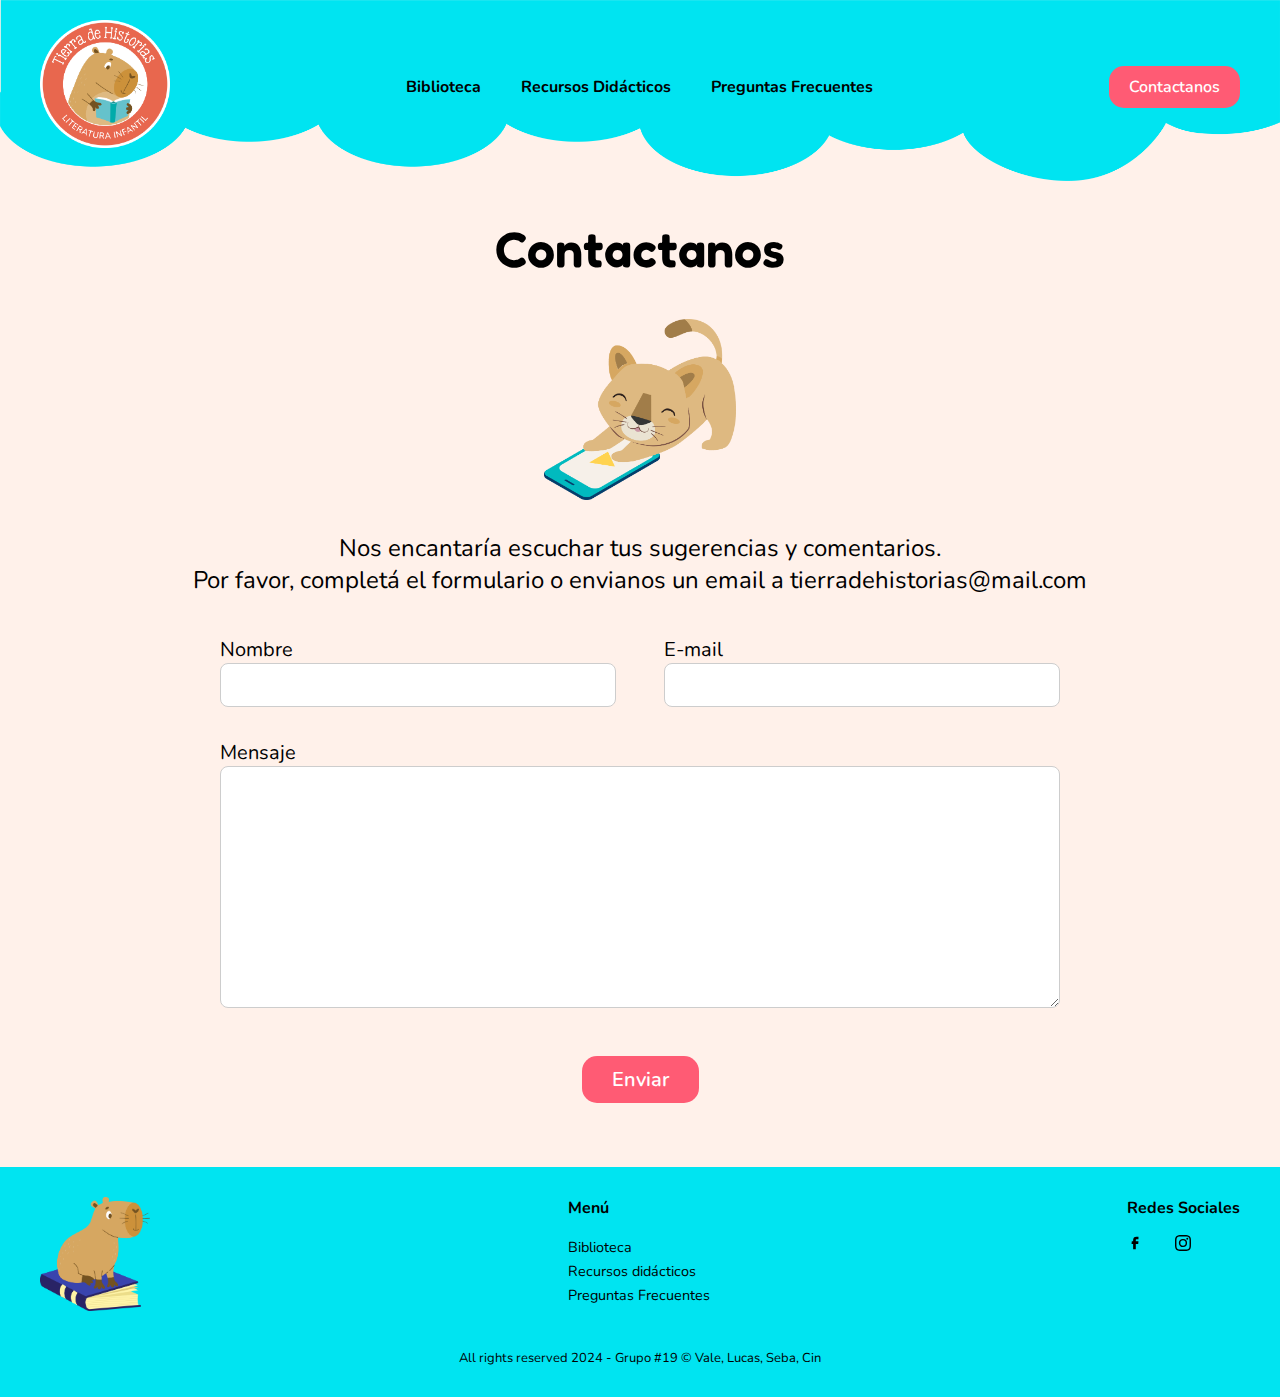
==== pages/contacto.html @ ff7f8d2f "commit inicial" ====
<!DOCTYPE html>
<html lang="es">
  <head>
    <meta charset="UTF-8" />
    <meta name="viewport" content="width=device-width, initial-scale=1.0" />
    <link rel="stylesheet" href="../css/index.css" />
    <link rel="shortcut icon" href="../img/favicon.png" type="image/x-icon" />

    <title>Tierra de Historias | Contactanos</title>
  </head>

  <body>
    <header class="header">
      <!--Cintia-->
      <img
        src="../img/header y footer/header_nube_completo-07.png"
        alt="fondo del header nube azul"
        class="navbar_fondo"
      />
      <nav class="header_navbar container">
        <picture class="navbar_logo">
          <a href="../index.html">
            <img src="../img/logo/logo01a.png" alt="logo Tierra de Historias" />
          </a>
        </picture>

        <ul class="navbar_links">
          <li><a href="./biblioteca.html">Biblioteca</a></li>
          <li>
            <a href="./recursosdidacticos.html">Recursos Didácticos</a>
          </li>
          <li><a href="./faq.html">Preguntas Frecuentes</a></li>
        </ul>

        <a href="../pages/contacto.html" class="navbar_button"> Contactanos </a>
      </nav>
    </header>

    <main>
      <section class="contactanosPage">
        <div class="contactanosContent container">
          <h2 class="contactanosTitulo">Contactanos</h2>
          <picture class="contactanos_imagen">
            <img
              src="../img/animales/Animales_Puma1.png"
              alt=""
            />
          </picture>
          <p class="contactanosBajada">
            Nos encantaría escuchar tus sugerencias y comentarios.
          </p>
          <p class="contactanosBajada">
            Por favor, completá el formulario o envianos un email a
            tierradehistorias@mail.com
          </p>
          <div class="contactanosForm">
            <form
              action=""
              method="post"
              enctype="text/plain"
            >
              <div class="contactanosCampos">
                <div class="contactanosNomEmail">
                  <div class="contactanosNombre">
                    <label for="fnombre">Nombre</label>
                    <input type="text" name="fnombre" id="fnombre" required="required"/>
                  </div>
                  <div class="contactanosEmail">
                    <label for="femail">E-mail</label>
                    <input type="text" name="femail" id="femail" required="required"/>
                  </div>
                </div>
                <div class="contactanosMensaje">
                  <label for="fmensaje">Mensaje</label>
                  <textarea name="mensaje" rows="10" id="fmensaje" required="required"></textarea>
                </div>
              </div>
              <div class="contactanosEnviar">
                <input type="submit" value="Enviar"/>
              </div>
            </form>
          </div>
        </div>
      </section>
    </main>

    <footer class="footer">
      <!--Cintia-->
      <div class="footer_container container">
        <picture class="footer_logo">
          <a href="./index.html">
            <img
              src="../img/animales/Animales_Carpincho4.png"
              alt="logo Tierra de Historias"
            />
          </a>
        </picture>
        <div class="footer_menu">
          <p>Menú</p>
          <ul class="footer_links">
            <li><a href="./biblioteca.html">Biblioteca</a></li>
            <li>
              <a href="./recursosdidacticos.html">Recursos didácticos</a>
            </li>
            <li><a href="./faq.html">Preguntas Frecuentes</a></li>
          </ul>
        </div>
        <div class="footer_rrss">
          <p>Redes Sociales</p>
          <ul class="footer_rrss_iconos">
            <li>
              <a href=""><span class="gg--facebook"></span></a>
            </li>
            <li>
              <a href=""><span class="bi--instagram"></span></a>
            </li>
          </ul>
        </div>
      </div>
      <p>All rights reserved 2024 - Grupo #19 © Vale, Lucas, Seba, Cin</p>
    </footer>

    <script src="../js/index.js"></script>
  </body>
</html>
---- css/index.css ----
/*Importamos fuentes Nunito y Fredoka para el sitio, y KG Be Still and Know para el nombre del sitio*/
@import url("https://fonts.googleapis.com/css2?family=Fredoka:wght@300..700&family=Nunito:ital,wght@0,200..1000;1,200..1000&display=swap");
/* @import url('../img/KGBeStillAndKnow.ttf'); */

/*Importamos los css auxiliares de variables y normalización*/

@import url(./normalize.css);
@import url(./variables.css);
@import url(./faq.css);

@font-face {
  font-family: "TdH";
  src: url(../img/KGBeStillAndKnow.ttf);
}

.container {
  max-width: 1200px;
}
/*ESTILOS HEADER Y FOOTER*/

.header_container {
  background-color: var(--aqua);
}

.header_navbar {
  padding: 20px 0px 0px 0px;
  position: relative;
  top: 0;
  z-index: 10000;
  display: flex;
  justify-content: space-between;
  align-items: center;
  margin: 0 auto;
}

.navbar_logo img {
  max-width: 130px;
}

.navbar_links {
  display: flex;
  justify-content: space-evenly;
  font-size: var(--text-large);
  font-weight: 700;
}

.navbar_links li {
  padding: 10px 20px 10px 20px;
  border-radius: 15px;
  transition: background-color 0.3s ease;
}

.navbar_links li:hover {
  background-color: var(--lemon);
}

.navbar_button {
  color: white;
  font-size: var(--text-large);
  font-weight: 600;
  background-color: var(--red);
  padding: 10px 20px 10px 20px;
  border-radius: 15px;
  transition: background-color 0.3s ease;
}

.navbar_button:hover {
  background-color: var(--dark-red);
  color: white;
}

.navbar_fondo {
  position: absolute;
}

footer {
  margin-top: 0;
}

.footer {
  background-color: var(--aqua);
  padding: 30px 40px 30px 40px;
}

.footer_container {
  display: flex;
  justify-content: space-between;
  margin: 0 auto;
}

.footer_logo img {
  width: 110px;
}

.footer_menu > p,
.footer_rrss > p {
  font-size: 1rem;
  font-weight: bolder;
  margin-bottom: 1rem;
}

.footer_links li a {
  font-size: var(--text-medium);
  line-height: 1.5rem;
}

.footer_rrss_iconos {
  display: flex;
  gap: 2rem;
}

.footer > p {
  font-size: var(--text-regular);
  margin-top: 2rem;
  text-align: center;
}

/*Estilos de iconify para iconos de redes sociales*/
.gg--facebook {
  display: inline-block;
  width: 1em;
  height: 1em;
  --svg: url("data:image/svg+xml,%3Csvg xmlns='http://www.w3.org/2000/svg' viewBox='0 0 24 24'%3E%3Cpath fill='%23000' d='M9.198 21.5h4v-8.01h3.604l.396-3.98h-4V7.5a1 1 0 0 1 1-1h3v-4h-3a5 5 0 0 0-5 5v2.01h-2l-.396 3.98h2.396z'/%3E%3C/svg%3E");
  background-color: currentColor;
  -webkit-mask-image: var(--svg);
  mask-image: var(--svg);
  -webkit-mask-repeat: no-repeat;
  mask-repeat: no-repeat;
  -webkit-mask-size: 100% 100%;
  mask-size: 100% 100%;
}

.bi--instagram {
  display: inline-block;
  width: 1em;
  height: 1em;
  --svg: url("data:image/svg+xml,%3Csvg xmlns='http://www.w3.org/2000/svg' viewBox='0 0 16 16'%3E%3Cpath fill='%23000' d='M8 0C5.829 0 5.556.01 4.703.048C3.85.088 3.269.222 2.76.42a3.9 3.9 0 0 0-1.417.923A3.9 3.9 0 0 0 .42 2.76C.222 3.268.087 3.85.048 4.7C.01 5.555 0 5.827 0 8.001c0 2.172.01 2.444.048 3.297c.04.852.174 1.433.372 1.942c.205.526.478.972.923 1.417c.444.445.89.719 1.416.923c.51.198 1.09.333 1.942.372C5.555 15.99 5.827 16 8 16s2.444-.01 3.298-.048c.851-.04 1.434-.174 1.943-.372a3.9 3.9 0 0 0 1.416-.923c.445-.445.718-.891.923-1.417c.197-.509.332-1.09.372-1.942C15.99 10.445 16 10.173 16 8s-.01-2.445-.048-3.299c-.04-.851-.175-1.433-.372-1.941a3.9 3.9 0 0 0-.923-1.417A3.9 3.9 0 0 0 13.24.42c-.51-.198-1.092-.333-1.943-.372C10.443.01 10.172 0 7.998 0zm-.717 1.442h.718c2.136 0 2.389.007 3.232.046c.78.035 1.204.166 1.486.275c.373.145.64.319.92.599s.453.546.598.92c.11.281.24.705.275 1.485c.039.843.047 1.096.047 3.231s-.008 2.389-.047 3.232c-.035.78-.166 1.203-.275 1.485a2.5 2.5 0 0 1-.599.919c-.28.28-.546.453-.92.598c-.28.11-.704.24-1.485.276c-.843.038-1.096.047-3.232.047s-2.39-.009-3.233-.047c-.78-.036-1.203-.166-1.485-.276a2.5 2.5 0 0 1-.92-.598a2.5 2.5 0 0 1-.6-.92c-.109-.281-.24-.705-.275-1.485c-.038-.843-.046-1.096-.046-3.233s.008-2.388.046-3.231c.036-.78.166-1.204.276-1.486c.145-.373.319-.64.599-.92s.546-.453.92-.598c.282-.11.705-.24 1.485-.276c.738-.034 1.024-.044 2.515-.045zm4.988 1.328a.96.96 0 1 0 0 1.92a.96.96 0 0 0 0-1.92m-4.27 1.122a4.109 4.109 0 1 0 0 8.217a4.109 4.109 0 0 0 0-8.217m0 1.441a2.667 2.667 0 1 1 0 5.334a2.667 2.667 0 0 1 0-5.334'/%3E%3C/svg%3E");
  background-color: currentColor;
  -webkit-mask-image: var(--svg);
  mask-image: var(--svg);
  -webkit-mask-repeat: no-repeat;
  mask-repeat: no-repeat;
  -webkit-mask-size: 100% 100%;
  mask-size: 100% 100%;
}

.banner img {
  width: 100%;
  margin-top: -5rem;
  position: absolute;
  z-index: 0;
}

.banner_content {
  display: flex;
  justify-content: flex-end;
  margin: 0 auto;
}

.banner_innerContent {
  width: 60%;
  display: flex;
  flex-direction: column;
  align-items: flex-end;
  position: relative;
  z-index: 1;
}

.banner_title {
  font-family: var(--headings-font);
  font-size: var(--heading2);
  font-weight: 700;
  color: var(--black-text);
  line-height: var(--heading1);
  text-align: right;
  margin-bottom: var(--spacing24);
  margin-top: var(--spacing24);
}

.banner_text {
  width: 60%;
  font-size: var(--heading5);
  font-weight: 400;
  color: var(--black-text);
  line-height: 2.5rem;
  text-align: right;
}

.banner_nombreWeb {
  font-family: var(--nombre-font);
  font-weight: 500;
}

.conoceBiblio {
  background-color: var(--light-lemon);
  padding-top: 205px;
  padding-bottom: var(--spacing64);
}

.conoceBiblioContent {
  display: flex;
  flex-direction: column;
  align-items: center;
  margin-left: auto;
  margin-right: auto;
}

.conoceTitulo {
  text-align: center;
  font-family: var(--headings-font);
  font-weight: 600;
  font-size: var(--heading2);
  margin-bottom: var(--spacing40);
  margin-top: var(--spacing24);
}

.buscarContainer {
  position: relative;
}

.buscarContainer input[type="text"] {
  padding-right: var(
    --spacing40
  ); /* Ajusta el espacio a la derecha para el icono */
}

.buscarContainer .iconamoon--search-light {
  position: absolute;
  top: 50%;
  right: 1rem; /* Ajusta la posición del icono */
  transform: translateY(-50%);
  cursor: pointer; /* Cambia el cursor al pasar sobre el icono */
}

.formBusqueda input {
  font-family: var(--base-font);
  font-size: var(--text-large);
  border: 1px solid #cdcdcd;
  border-radius: 1rem;
  padding: var(--spacing10);
  width: 50vw;
}

.iconamoon--search-light {
  display: inline-block;
  width: 1em;
  height: 1em;
  background-repeat: no-repeat;
  background-size: 100% 100%;
  background-image: url("data:image/svg+xml,%3Csvg xmlns='http://www.w3.org/2000/svg' viewBox='0 0 24 24'%3E%3Cpath fill='none' stroke='%23cdcdcd' stroke-linecap='round' stroke-linejoin='round' stroke-width='1.5' d='m21 21l-4.343-4.343m0 0A8 8 0 1 0 5.343 5.343a8 8 0 0 0 11.314 11.314'/%3E%3C/svg%3E");
}

.conoceBajada {
  text-align: center;
  font-size: var(--heading5);
  margin-top: var(--spacing40);
  margin-bottom: var(--spacing64);
}

.librosSlider {
  display: flex;
  flex-direction: column;
  align-items: center;
  margin-left: auto;
  margin-right: auto;
  margin-bottom: var(--spacing64);
}

.librosSliderTitulo {
  font-family: var(--headings-font);
  font-size: 2rem;
  font-weight: 600;
  align-self: flex-start;
  margin-bottom: var(--spacing48);
}

.slider {
  position: relative;
  overflow: hidden;
  width: 100%;
}

.slider-container {
  display: flex;
  justify-content: center;
  align-items: center;
  gap: 2rem;
  transition: transform 0.5s ease;
}

.slide {
  flex: 0 0 auto;
}

.slide img {
  width: 15vw;
  height: auto;
}

.slider button {
  position: absolute;
  top: 50%;
  transform: translateY(-50%);
  background: transparent;
  border: none;
  cursor: pointer;
  font-size: 24px;
  z-index: 2;
}

.slider .prev {
  left: 5rem;
  font-size: var(--heading3);
}

.slider .next {
  right: 5rem;
  font-size: var(--heading3);
}

.botonNaranja {
  display: block;
  width: fit-content;
  text-align: center;
  color: var(--black-text);
  font-size: var(--heading5);
  font-weight: 600;
  background-color: var(--orange);
  padding: 0.625rem 1.875rem 0.625rem 1.875rem;
  border-radius: 15px;
  margin-left: auto;
  margin-right: auto;
  transition: background-color 0.3s ease;
}

.botonNaranja:hover {
  background-color: var(--red);
}

.contactanos {
  background-color: var(--light-red);
  padding-top: var(--spacing64);
  padding-bottom: var(--spacing64);
}

.contactanosPage {
  background-color: var(--ultralight-red);
  padding-top: var(--spacing64);
  padding-bottom: var(--spacing64);
}

.contactanosContent {
  display: flex;
  flex-direction: column;
  justify-content: center;
  align-items: center;
  margin-left: auto;
  margin-right: auto;
}

.contactanosTitulo {
  text-align: center;
  font-family: var(--headings-font);
  font-weight: 600;
  font-size: var(--heading2);
  margin-bottom: var(--spacing40);
}

.contactanosBajada {
  text-align: center;
  font-size: var(--heading5);
}

.contactanosCampos {
  margin-top: var(--spacing40);
  display: flex;
  flex-direction: column;
  gap: 2rem;
  width: 70%;
}

.contactanosCampos label {
  font-size: var(--heading6);
}

.contactanosCampos input {
  border: none;
  border-radius: 0.5rem;
  padding: var(--spacing10);
  border: 1px solid #cdcdcd;
}

.contactanosCampos textarea {
  border: none;
  border-radius: 0.5rem;
  padding: var(--spacing10);
  border: 1px solid #cdcdcd;
}

.contactanosCampos #fnombre,
.contactanosCampos #femail,
.contactanosCampos #fmensaje{
  font-family: var(--base-font);
  font-size: var(--text-large);
}

.contactanosNomEmail {
  display: flex;
  justify-content: space-between;
  gap: 3rem;
}

.contactanosNombre,
.contactanosEmail {
  display: flex;
  flex-direction: column;
  width: 50%;
}
.contactanosMensaje {
  display: flex;
  flex-direction: column;
}

.contactanosForm {
  width: 100%;
}

.contactanosForm form {
  display: flex;
  flex-direction: column;
  align-items: center;
  margin-left: auto;
  margin-right: auto;
}

.contactanosEnviar input {
  width: fit-content;
  text-align: center;
  color: white;
  background-color: var(--red);
  font-family: var(--base-font);
  font-size: var(--heading6);
  font-weight: 600;
  border: none;
  padding: 0.625rem 1.875rem 0.625rem 1.875rem;
  border-radius: 15px;
  margin-top: var(--spacing48);
}

.contactanosEnviar input:hover {
  background-color: var(--dark-red);
  cursor: pointer;
}

.contactanos_imagen img {
  width: 15vw;
  display: block;
  margin-left: auto;
  margin-right: auto;
  margin-bottom: 2rem;
}


/*Biblioteca.html*/
.exploraBiblio {
 
  margin-top:var(--spacing64);
  margin-left:auto;
  margin-right:auto;
  
}

.exploraTitulo{
  text-align: center;
  font-family: var(--headings-font);
  font-weight: 600;
  font-size: var(--heading2);
  margin-top: var(--spacing24);
}

.exploraBajada{
  text-align: center;
  font-size: var(--heading5);
  margin-top: var(--spacing24);
  margin-bottom: var(--spacing40);
}

.imgytitulo{
  display: flex;
  gap:2rem;
  align-items: center;
  justify-content: center;
}

.imgytitulo img{
  width:10vw;
}

.biblioFilters{
  display:flex;
  flex-direction: column;
  align-items:center;
  gap:0.5rem;
  margin-top: var(--spacing24);
  margin-bottom: var(--spacing40);
  margin-left:auto;
  margin-right:auto;
}

.filtersSelects{
  display: flex;
  justify-content: space-between;
  gap:2rem;
}

.filterSelect{
  font-family: var(--base-font);
  font-size: var(--text-medium);
 
  border: 1px solid #cdcdcd;
  border-radius: 1rem;
  padding: var(--spacing8) var(--spacing10);
}

.filterSelect option{
  display:block;
  padding:var(--spacing8);
}


.filtersChecks{
  display: flex;
  justify-content: space-between;
  gap:2rem;
}

.formato, .nivelLectura{
  display: flex;
  align-items: baseline;

}

.formato p, 
.nivelLecturaTitulo{
  font-family: var(--base-font);
  font-size: var(--text-large);
  font-weight: 600;
  padding: var(--spacing10);
}

.formatoChecks label, .nivelLecturaChecks label 
{
  font-size: var(--text-medium);
  padding: 0.4rem;
}

.formatoChecks>div{
  display: flex;
  flex-wrap: no-wrap;
}


.biblioteca{
  margin-left:auto;
  margin-right:auto;
  margin-bottom:var(--spacing48);
  display: flex;
  flex-direction: column;
  align-items:center;
  padding:var(--spacing24);
  width:70vw;
}



.bibliotecaGrilla{
  display: flex;
  flex-wrap:wrap;
  gap:2vw;
  justify-content:center;
  align-items:flex-start;
  margin-bottom:var(--spacing40);

}

.bibliotecaGrilla picture {
  width:10vw;
  
}

.bibliotecaPaginado {
  display: inline-block;
}

.bibliotecaPaginado a {
  color:var(--black-text);
  float: left;
  padding: 0.5rem 1rem;
  text-decoration: none;
}

.bibliotecaPaginado a.activePage {
  background-color:var(--red);
  color: white;
}

.pagination a:hover:not(.active) {background-color: #ddd;}




.libro{
  margin-top: var(--spacing96);
  margin-bottom: var(--spacing64);
  margin-left:auto;
  margin-right:auto;
  width:70vw;
  display: flex;
  align-items:flex-start;
  gap:5%;
}

.portadaLibro{
  width: 30%;
}

.portadaLibro img{
  
  width: 100%;
  height: auto;

 
}

.detalleLibro{
  display: flex;
  flex-direction:column;
  justify-content: space-between;
  width:70%;
}

.datos_titulo{
  font-family: var(--headings-font);
  font-size:var(--heading5);
}

.datos_autor{
  font-size:var(--text-large);
  margin-bottom:var(--spacing16);
}

.datos_descripcion{
  font-size:var(--text-medium);
  margin-bottom:var(--spacing16);
}

.atributos{
  margin-bottom:var(--spacing16);
}

.atributos p{
  font-size:var(--text-medium);
}

.atributos span{
  font-weight: 600;
}

.acciones{
  display: flex;
  justify-content: flex-start;
  align-items: center;
  gap:4%;
}

.botonDescargar{
  padding: var(--spacing8) var(--spacing16);

  width: auto;
  background-color: var(--orange);
  border-radius:1rem;
  font-size:var(--text-large);
  font-weight: 600;
}

.botonDescargar:hover{
  background-color: var(--red);
  cursor: pointer;
}

.botonCompartir{
  padding: var(--spacing10) var(--spacing10);
  height:100%;
  width: auto;
  background-color: var(--lemon);
  border-radius:1rem;

}

.botonCompartir:hover{
  background-color: var(--dark-lemon);
}

.material-symbols--share {
  display: block;
  width:1em;
  height: 1em;
  background-repeat: no-repeat;
  background-size: 100% 100%;
  background-image: url("data:image/svg+xml,%3Csvg xmlns='http://www.w3.org/2000/svg' viewBox='0 0 24 24'%3E%3Cpath fill='%23171717' d='M18 22q-1.25 0-2.125-.875T15 19q0-.175.025-.363t.075-.337l-7.05-4.1q-.425.375-.95.588T6 15q-1.25 0-2.125-.875T3 12t.875-2.125T6 9q.575 0 1.1.213t.95.587l7.05-4.1q-.05-.15-.075-.337T15 5q0-1.25.875-2.125T18 2t2.125.875T21 5t-.875 2.125T18 8q-.575 0-1.1-.212t-.95-.588L8.9 11.3q.05.15.075.338T9 12t-.025.363t-.075.337l7.05 4.1q.425-.375.95-.587T18 16q1.25 0 2.125.875T21 19t-.875 2.125T18 22'/%3E%3C/svg%3E");
}

.recursos_imagen {
  width: 10vw;
  display: block;
  margin-left: auto;
  margin-right: auto;
  margin-bottom: 2rem;
  margin-top:4rem;
}
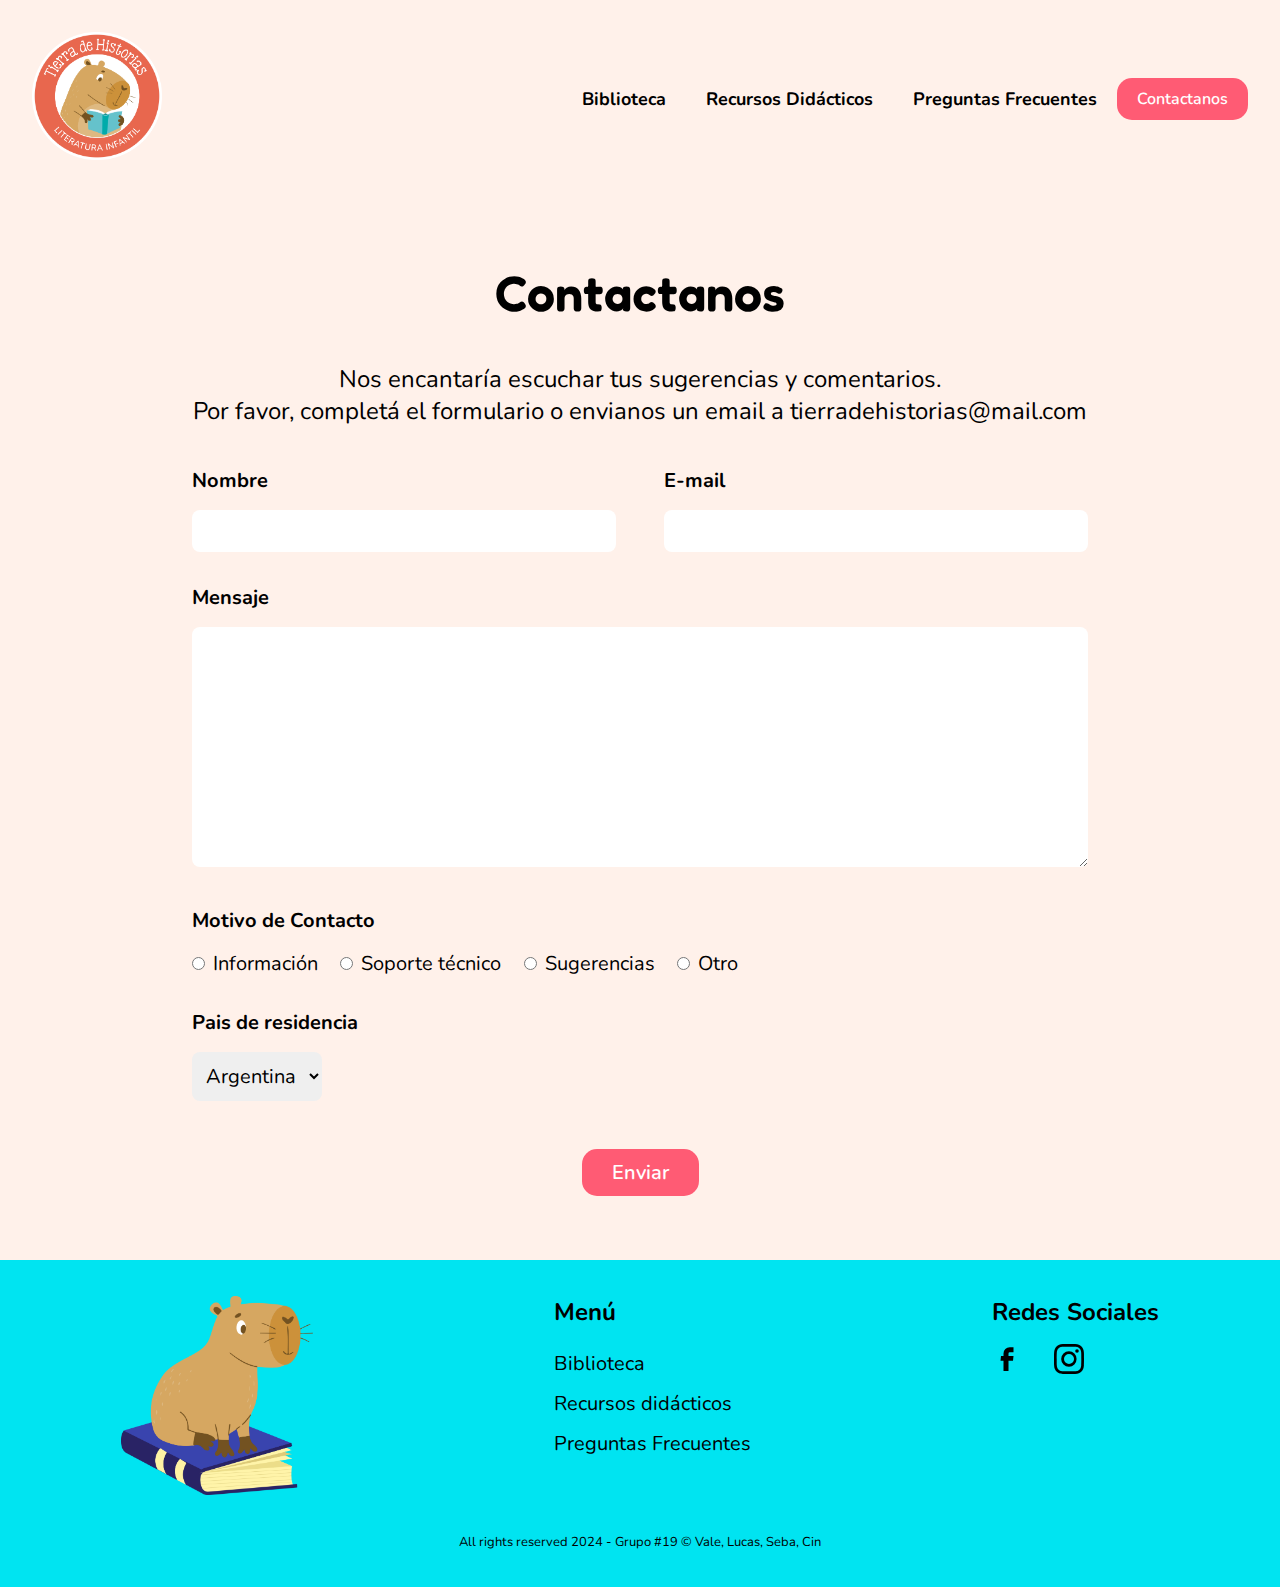
==== commit 37d131be: "agregué validaciones con javascript del form de contacto faq.html ahora es responsive biblioteca.htm" ====
--- a/pages/contacto.html
+++ b/pages/contacto.html
@@ -11,41 +11,35 @@
 
   <body>
     <header class="header">
-      <!--Cintia-->
-      <img
-        src="../img/header y footer/header_nube_completo-07.png"
-        alt="fondo del header nube azul"
-        class="navbar_fondo"
-      />
-      <nav class="header_navbar container">
+      <div class="header_container2 ">
         <picture class="navbar_logo">
           <a href="../index.html">
             <img src="../img/logo/logo01a.png" alt="logo Tierra de Historias" />
           </a>
         </picture>
-
-        <ul class="navbar_links">
-          <li><a href="./biblioteca.html">Biblioteca</a></li>
-          <li>
-            <a href="./recursosdidacticos.html">Recursos Didácticos</a>
-          </li>
-          <li><a href="./faq.html">Preguntas Frecuentes</a></li>
-        </ul>
-
-        <a href="../pages/contacto.html" class="navbar_button"> Contactanos </a>
-      </nav>
+  
+        <button class="abrir_menu" id="abrir"><span class="mingcute--menu-fill"></span></button>
+  
+        <nav class="header_navbar container" id="nav">
+          <button class="cerrar_menu" id="cerrar"><span class="icon-park-solid--close-one"></span></button>
+          <ul class="navbar_links">
+            <li><a href="./biblioteca.html">Biblioteca</a></li>
+            <li>
+              <a href="./recursosdidacticos.html">Recursos Didácticos</a>
+            </li>
+            <li><a href="./faq.html">Preguntas Frecuentes</a></li>
+          </ul>
+          <a href="./contacto.html" class="navbar_button">
+            Contactanos
+          </a>
+        </nav>
+      </div>
     </header>
 
     <main>
       <section class="contactanosPage">
         <div class="contactanosContent container">
           <h2 class="contactanosTitulo">Contactanos</h2>
-          <picture class="contactanos_imagen">
-            <img
-              src="../img/animales/Animales_Puma1.png"
-              alt=""
-            />
-          </picture>
           <p class="contactanosBajada">
             Nos encantaría escuchar tus sugerencias y comentarios.
           </p>
@@ -54,29 +48,67 @@
             tierradehistorias@mail.com
           </p>
           <div class="contactanosForm">
-            <form
-              action=""
-              method="post"
-              enctype="text/plain"
-            >
+            <form action="" method="post" enctype="text/plain" id="formContacto">
               <div class="contactanosCampos">
                 <div class="contactanosNomEmail">
                   <div class="contactanosNombre">
                     <label for="fnombre">Nombre</label>
-                    <input type="text" name="fnombre" id="fnombre" required="required"/>
+                    <input type="text" name="fnombre" id="fnombre" />
                   </div>
                   <div class="contactanosEmail">
                     <label for="femail">E-mail</label>
-                    <input type="text" name="femail" id="femail" required="required"/>
+                    <input type="email" name="femail" id="femail" />
                   </div>
                 </div>
                 <div class="contactanosMensaje">
                   <label for="fmensaje">Mensaje</label>
-                  <textarea name="mensaje" rows="10" id="fmensaje" required="required"></textarea>
+                  <textarea name="mensaje" rows="10" id="fmensaje"></textarea>
                 </div>
               </div>
+              <div class="contactanosMotivoPais">
+  
+                <div class="contactanosMotivo">
+                  <p>Motivo de Contacto</p>
+                  <div class="motivos">
+                    <div class="motivo-grupo">
+                      <input type="radio" id="informacion" name="motivos" value="informacion">
+                      <label for="informacion">Información</label>
+                    </div>
+                    <div class="motivo-grupo">
+                      <input type="radio" id="soporte" name="motivos" value="soporte">
+                      <label for="soporte">Soporte técnico</label>
+                    </div>
+                    <div class="motivo-grupo">
+                      <input type="radio" id="sugerencia" name="motivos" value="sugerencia">
+                      <label for="sugerencia">Sugerencias</label>
+                    </div>
+                    <div class="motivo-grupo">
+                      <input type="radio" id="otro" name="motivos" value="otro">
+                      <label for="otro">Otro</label>
+                    </div>
+                  </div>
+                </div>
+  
+                <div class="contactanosPais">
+                  <p>Pais de residencia</p>
+                  <div class="styled-select">
+                    <select name="paises" id="paises" class="paises">
+                      <option value="argentina">Argentina</option>
+                      <option value="chile">Chile</option>
+                      <option value="brasil">Brasil</option>
+                      <option value="espana">España</option>
+                      <option value="mexico">México</option>
+                      <option value="otro">Otro</option>
+                    </select>
+                  </div>
+                </div>
+              </div>
+              <div class="errorContacto" id="errorContacto">
+                Por favor, completar todos los campos antes de enviar.
+              </div>
+  
               <div class="contactanosEnviar">
-                <input type="submit" value="Enviar"/>
+                <input type="submit" value="Enviar" />
               </div>
             </form>
           </div>
@@ -121,5 +153,7 @@
     </footer>
 
     <script src="../js/index.js"></script>
+    <script src="../js/contacto.js"></script>
+    
   </body>
 </html>
--- a/css/index.css
+++ b/css/index.css
@@ -6,31 +6,49 @@
 
 @import url(./normalize.css);
 @import url(./variables.css);
+@import url(./general.css);
 @import url(./faq.css);
+@import url(./biblioteca.css);
+@import url(./detallelibro.css);
+@import url(./contacto.css);
+@import url(./recursosdidacticos.css);
 
 @font-face {
   font-family: "TdH";
   src: url(../img/KGBeStillAndKnow.ttf);
 }
 
-.container {
-  max-width: 1200px;
-}
 /*ESTILOS HEADER Y FOOTER*/
 
 .header_container {
   background-color: var(--aqua);
+  /*  margin-bottom:var(--spacing128); */
+  display: flex;
+  align-items: center;
+  justify-content: space-between;
+  padding:2rem;
+  
+}
+
+.header_container2{
+ background-image: url("../img/headerfooter/header_nube_completo-07.png");
+ background-size: cover;
+  /*  margin-bottom:var(--spacing128); */
+  display: flex;
+  align-items: center;
+  justify-content: space-between;
+  padding:2rem;
+  
 }
 
 .header_navbar {
-  padding: 20px 0px 0px 0px;
+ /*  padding: 20px 0px 0px 0px; */
   position: relative;
   top: 0;
-  z-index: 10000;
+  z-index: 2;
   display: flex;
   justify-content: space-between;
   align-items: center;
-  margin: 0 auto;
 }
 
 .navbar_logo img {
@@ -39,14 +57,16 @@
 
 .navbar_links {
   display: flex;
-  justify-content: space-evenly;
-  font-size: var(--text-large);
+  justify-content: space-between;
+  font-size: var(--text-xlarge);
   font-weight: 700;
+  text-align: center;
 }
 
 .navbar_links li {
   padding: 10px 20px 10px 20px;
   border-radius: 15px;
+
   transition: background-color 0.3s ease;
 }
 
@@ -73,40 +93,82 @@
   position: absolute;
 }
 
+.abrir_menu{
+  display:none;
+  background-color: transparent;
+  margin-left:4rem;
+}
+
+.cerrar_menu{
+  display:none;
+  background-color:transparent;
+  margin-right:1.5rem;
+}
+
+.mingcute--menu-fill {
+  display: inline-block;
+  width: 4rem;
+  height: 4rem;
+  background-repeat: no-repeat;
+  background-size: 100% 100%;
+  background-image: url("data:image/svg+xml,%3Csvg xmlns='http://www.w3.org/2000/svg' viewBox='0 0 24 24'%3E%3Cg fill='none'%3E%3Cpath d='M24 0v24H0V0zM12.593 23.258l-.011.002l-.071.035l-.02.004l-.014-.004l-.071-.035c-.01-.004-.019-.001-.024.005l-.004.01l-.017.428l.005.02l.01.013l.104.074l.015.004l.012-.004l.104-.074l.012-.016l.004-.017l-.017-.427c-.002-.01-.009-.017-.017-.018m.265-.113l-.013.002l-.185.093l-.01.01l-.003.011l.018.43l.005.012l.008.007l.201.093c.012.004.023 0 .029-.008l.004-.014l-.034-.614c-.003-.012-.01-.02-.02-.022m-.715.002a.023.023 0 0 0-.027.006l-.006.014l-.034.614c0 .012.007.02.017.024l.015-.002l.201-.093l.01-.008l.004-.011l.017-.43l-.003-.012l-.01-.01z'/%3E%3Cpath fill='white' d='M20 17.5a1.5 1.5 0 0 1 .144 2.993L20 20.5H4a1.5 1.5 0 0 1-.144-2.993L4 17.5zm0-7a1.5 1.5 0 0 1 0 3H4a1.5 1.5 0 0 1 0-3zm0-7a1.5 1.5 0 0 1 0 3H4a1.5 1.5 0 1 1 0-3z'/%3E%3C/g%3E%3C/svg%3E");
+}
+
+.icon-park-solid--close-one {
+  display: inline-block;
+  width: 4rem;
+  height: 4rem;
+  background-repeat: no-repeat;
+  background-size: 100% 100%;
+  background-image: url("data:image/svg+xml,%3Csvg xmlns='http://www.w3.org/2000/svg' viewBox='0 0 48 48'%3E%3Cdefs%3E%3Cmask id='ipSCloseOne0'%3E%3Cg fill='none' stroke-linejoin='round' stroke-width='4'%3E%3Cpath fill='%23fff' stroke='%23fff' d='M24 44c11.046 0 20-8.954 20-20S35.046 4 24 4S4 12.954 4 24s8.954 20 20 20Z'/%3E%3Cpath stroke='%23000' stroke-linecap='round' d='M29.657 18.343L18.343 29.657m0-11.314l11.314 11.314'/%3E%3C/g%3E%3C/mask%3E%3C/defs%3E%3Cpath fill='white' d='M0 0h48v48H0z' mask='url(%23ipSCloseOne0)'/%3E%3C/svg%3E");
+}
+
 footer {
-  margin-top: 0;
+  position: relative;
+  width: 100vw;
+  
+  bottom:0;
 }
 
 .footer {
   background-color: var(--aqua);
-  padding: 30px 40px 30px 40px;
+  padding: var(--spacing36) 0 var(--spacing36) 0;
+  
 }
 
 .footer_container {
   display: flex;
-  justify-content: space-between;
-  margin: 0 auto;
+  justify-content: space-around;
+  align-items:start;
+  /*  margin: 0 auto; */
 }
 
 .footer_logo img {
-  width: 110px;
-}
+  width: 15vw;
+}
+
+
 
 .footer_menu > p,
 .footer_rrss > p {
-  font-size: 1rem;
+  font-size: var(--heading5);
   font-weight: bolder;
   margin-bottom: 1rem;
 }
 
+.footer_links{
+  display:flex;
+  flex-direction: column;
+}
+
 .footer_links li a {
-  font-size: var(--text-medium);
-  line-height: 1.5rem;
-}
-
+  font-size: var(--heading6);
+  line-height:var(--heading3);
+}
 .footer_rrss_iconos {
   display: flex;
   gap: 2rem;
+  font-size: var(--heading4);
 }
 
 .footer > p {
@@ -144,28 +206,40 @@
   mask-size: 100% 100%;
 }
 
-.banner img {
-  width: 100%;
-  margin-top: -5rem;
+/*Estilos banner*/
+
+/* .banner img {
+ 
   position: absolute;
   z-index: 0;
 }
-
-.banner_content {
-  display: flex;
-  justify-content: flex-end;
-  margin: 0 auto;
-}
-
-.banner_innerContent {
-  width: 60%;
+ */
+
+.banner {
+  background-image: url("../img/misc/fondo_banner-06.png");
+  background-size: cover;
+  background-repeat: no-repeat;
+ /*  width: 100vw; */
+  background-color: var(--aqua);
+  display: flex;
+  justify-content: space-between;
+  align-items: flex-end;
+}
+
+.bannerTucan {
+  flex: 1;
+  max-width: 50%;
+}
+
+.bannerContenido {
   display: flex;
   flex-direction: column;
-  align-items: flex-end;
-  position: relative;
-  z-index: 1;
-}
-
+  align-items: end;
+  flex: 1;
+  padding-bottom: var(--spacing48);
+  padding-left: var(--spacing96);
+  max-width: 50%;
+}
 .banner_title {
   font-family: var(--headings-font);
   font-size: var(--heading2);
@@ -174,16 +248,17 @@
   line-height: var(--heading1);
   text-align: right;
   margin-bottom: var(--spacing24);
-  margin-top: var(--spacing24);
+  margin-top: var(--spacing48);
+  padding-right: 4vw;
 }
 
 .banner_text {
-  width: 60%;
   font-size: var(--heading5);
   font-weight: 400;
   color: var(--black-text);
-  line-height: 2.5rem;
+  line-height: var(--heading3);
   text-align: right;
+  padding-right: 4vw;
 }
 
 .banner_nombreWeb {
@@ -191,18 +266,19 @@
   font-weight: 500;
 }
 
+/*Conoce nuestra Biblioteca*/
+
 .conoceBiblio {
   background-color: var(--light-lemon);
-  padding-top: 205px;
-  padding-bottom: var(--spacing64);
+  padding-top: var(--spacing96);
+  padding-bottom: var(--spacing96);
+  z-index: 2;
 }
 
 .conoceBiblioContent {
   display: flex;
   flex-direction: column;
   align-items: center;
-  margin-left: auto;
-  margin-right: auto;
 }
 
 .conoceTitulo {
@@ -211,7 +287,6 @@
   font-weight: 600;
   font-size: var(--heading2);
   margin-bottom: var(--spacing40);
-  margin-top: var(--spacing24);
 }
 
 .buscarContainer {
@@ -261,8 +336,8 @@
   display: flex;
   flex-direction: column;
   align-items: center;
-  margin-left: auto;
-  margin-right: auto;
+  /*  margin-left: auto;
+  margin-right: auto; */
   margin-bottom: var(--spacing64);
 }
 
@@ -324,7 +399,7 @@
   text-align: center;
   color: var(--black-text);
   font-size: var(--heading5);
-  font-weight: 600;
+  font-weight: 700;
   background-color: var(--orange);
   padding: 0.625rem 1.875rem 0.625rem 1.875rem;
   border-radius: 15px;
@@ -337,384 +412,235 @@
   background-color: var(--red);
 }
 
-.contactanos {
-  background-color: var(--light-red);
-  padding-top: var(--spacing64);
-  padding-bottom: var(--spacing64);
-}
-
-.contactanosPage {
-  background-color: var(--ultralight-red);
-  padding-top: var(--spacing64);
-  padding-bottom: var(--spacing64);
-}
-
-.contactanosContent {
-  display: flex;
-  flex-direction: column;
-  justify-content: center;
-  align-items: center;
-  margin-left: auto;
-  margin-right: auto;
-}
-
-.contactanosTitulo {
-  text-align: center;
-  font-family: var(--headings-font);
-  font-weight: 600;
-  font-size: var(--heading2);
-  margin-bottom: var(--spacing40);
-}
-
-.contactanosBajada {
-  text-align: center;
-  font-size: var(--heading5);
-}
-
-.contactanosCampos {
-  margin-top: var(--spacing40);
-  display: flex;
-  flex-direction: column;
-  gap: 2rem;
-  width: 70%;
-}
-
-.contactanosCampos label {
-  font-size: var(--heading6);
-}
-
-.contactanosCampos input {
-  border: none;
-  border-radius: 0.5rem;
-  padding: var(--spacing10);
-  border: 1px solid #cdcdcd;
-}
-
-.contactanosCampos textarea {
-  border: none;
-  border-radius: 0.5rem;
-  padding: var(--spacing10);
-  border: 1px solid #cdcdcd;
-}
-
-.contactanosCampos #fnombre,
-.contactanosCampos #femail,
-.contactanosCampos #fmensaje{
-  font-family: var(--base-font);
-  font-size: var(--text-large);
-}
-
-.contactanosNomEmail {
-  display: flex;
-  justify-content: space-between;
-  gap: 3rem;
-}
-
-.contactanosNombre,
-.contactanosEmail {
-  display: flex;
-  flex-direction: column;
-  width: 50%;
-}
-.contactanosMensaje {
-  display: flex;
-  flex-direction: column;
-}
-
-.contactanosForm {
-  width: 100%;
-}
-
-.contactanosForm form {
-  display: flex;
-  flex-direction: column;
-  align-items: center;
-  margin-left: auto;
-  margin-right: auto;
-}
-
-.contactanosEnviar input {
-  width: fit-content;
-  text-align: center;
-  color: white;
-  background-color: var(--red);
-  font-family: var(--base-font);
-  font-size: var(--heading6);
-  font-weight: 600;
-  border: none;
-  padding: 0.625rem 1.875rem 0.625rem 1.875rem;
-  border-radius: 15px;
-  margin-top: var(--spacing48);
-}
-
-.contactanosEnviar input:hover {
-  background-color: var(--dark-red);
-  cursor: pointer;
-}
-
-.contactanos_imagen img {
-  width: 15vw;
-  display: block;
-  margin-left: auto;
-  margin-right: auto;
-  margin-bottom: 2rem;
-}
-
-
-/*Biblioteca.html*/
-.exploraBiblio {
- 
-  margin-top:var(--spacing64);
-  margin-left:auto;
-  margin-right:auto;
-  
-}
-
-.exploraTitulo{
-  text-align: center;
-  font-family: var(--headings-font);
-  font-weight: 600;
-  font-size: var(--heading2);
-  margin-top: var(--spacing24);
-}
-
-.exploraBajada{
-  text-align: center;
-  font-size: var(--heading5);
-  margin-top: var(--spacing24);
-  margin-bottom: var(--spacing40);
-}
-
-.imgytitulo{
-  display: flex;
-  gap:2rem;
-  align-items: center;
-  justify-content: center;
-}
-
-.imgytitulo img{
-  width:10vw;
-}
-
-.biblioFilters{
+/*MEDIA QUERIES*/
+
+@media screen and (max-width: 1200px) {
+  .bannerContenido {
+    padding-left: var(--spacing48);
+  }
+  .conoceBiblio {
+    padding-top: var(--spacing48);
+  }
+  .contactanos {
+    padding-top: var(--spacing48);
+  }
+}
+
+@media screen and (max-width: 1024px) {
+  html {
+    font-size: 14px;
+  }
+}
+
+@media screen and (max-width: 960px) {
+  html {
+    font-size: 12px;
+  }
+}
+
+@media screen and (max-width: 768px) {
+  html {
+    font-size: 10px;
+  }
+
+  .bibliotecaGrilla picture {
+    width:20vw;
+    
+  }
+  
+
+.formatoChecks{
   display:flex;
   flex-direction: column;
-  align-items:center;
-  gap:0.5rem;
-  margin-top: var(--spacing24);
-  margin-bottom: var(--spacing40);
-  margin-left:auto;
-  margin-right:auto;
-}
-
-.filtersSelects{
-  display: flex;
-  justify-content: space-between;
-  gap:2rem;
-}
-
-.filterSelect{
-  font-family: var(--base-font);
-  font-size: var(--text-medium);
- 
-  border: 1px solid #cdcdcd;
-  border-radius: 1rem;
-  padding: var(--spacing8) var(--spacing10);
-}
-
-.filterSelect option{
-  display:block;
-  padding:var(--spacing8);
-}
-
-
-.filtersChecks{
-  display: flex;
-  justify-content: space-between;
-  gap:2rem;
-}
-
-.formato, .nivelLectura{
-  display: flex;
-  align-items: baseline;
-
-}
-
-.formato p, 
-.nivelLecturaTitulo{
-  font-family: var(--base-font);
-  font-size: var(--text-large);
-  font-weight: 600;
-  padding: var(--spacing10);
-}
-
-.formatoChecks label, .nivelLecturaChecks label 
+  align-items: start;
+}
+
+.formatoChecks div{
+  display:flex;
+  align-items:baseline;
+}
+
+.nivelLecturaChecks div{
+  padding: var(--spacing8);
+}
+
+.biblioFilters p, .biblioFilters label, .biblioFilters select{
+  font-size:var(--heading6);
+}
+
+.nivelLecturaChecks input,
+.formatoChecks input
 {
-  font-size: var(--text-medium);
-  padding: 0.4rem;
-}
-
-.formatoChecks>div{
-  display: flex;
-  flex-wrap: no-wrap;
-}
-
-
-.biblioteca{
-  margin-left:auto;
-  margin-right:auto;
-  margin-bottom:var(--spacing48);
-  display: flex;
+  height:var(--heading6);
+}
+
+#searchInput{
+  font-size:var(--heading6);
+}
+
+
+}
+
+@media screen and (max-width: 640px) {
+  html {
+    font-size: 8px;
+  }
+  .abrir_menu{
+    display:block;
+  }
+  .cerrar_menu{
+    display:block;
+  }
+/*   .header_container{
+    justify-content: center;
+    
+  }
+  */
+  .navbar_logo{
+    width:15vw;
+  
+  }
+  .header_navbar{
+    opacity:0;
+    visibility:hidden;
+    position:absolute;
+    padding:1.5rem;
+    top:0;
+    right:0;
+    margin:0;
+    bottom:0;
+    background-color:var(--light-red);
+    display:flex;
+    flex-direction: column;
+    align-items:end;
+    justify-content:flex-start;
+    gap:2rem;
+    box-shadow: 0 0 0 100vmax rgba(0,0,0,.5);
+    z-index:20;
+  }
+
+  .header_navbar.visible{
+    opacity:1;
+    visibility: visible;
+  }
+
+  .navbar_button{
+    margin-right:1.5rem;
+    font-size:var(--heading4);
+  }
+
+  .navbar_links{
+    flex-direction:column;
+    align-items:end;
+  }
+
+  .navbar_links li{
+    font-size:var(--heading4);
+  }
+
+.footer_logo img{
+  width:20vw;
+}
+
+/* .formato, .nivelLectura{
+  
   flex-direction: column;
-  align-items:center;
-  padding:var(--spacing24);
-  width:70vw;
-}
-
-
-
-.bibliotecaGrilla{
-  display: flex;
-  flex-wrap:wrap;
-  gap:2vw;
-  justify-content:center;
-  align-items:flex-start;
-  margin-bottom:var(--spacing40);
-
-}
+  align-items: start;
+
+} */
 
 .bibliotecaGrilla picture {
-  width:10vw;
-  
-}
-
-.bibliotecaPaginado {
-  display: inline-block;
-}
-
-.bibliotecaPaginado a {
-  color:var(--black-text);
-  float: left;
-  padding: 0.5rem 1rem;
-  text-decoration: none;
-}
-
-.bibliotecaPaginado a.activePage {
-  background-color:var(--red);
-  color: white;
-}
-
-.pagination a:hover:not(.active) {background-color: #ddd;}
-
-
-
-
-.libro{
-  margin-top: var(--spacing96);
-  margin-bottom: var(--spacing64);
-  margin-left:auto;
-  margin-right:auto;
-  width:70vw;
-  display: flex;
-  align-items:flex-start;
-  gap:5%;
-}
-
-.portadaLibro{
-  width: 30%;
-}
-
-.portadaLibro img{
-  
-  width: 100%;
-  height: auto;
-
- 
-}
-
-.detalleLibro{
-  display: flex;
-  flex-direction:column;
-  justify-content: space-between;
-  width:70%;
-}
-
-.datos_titulo{
-  font-family: var(--headings-font);
-  font-size:var(--heading5);
-}
-
-.datos_autor{
-  font-size:var(--text-large);
-  margin-bottom:var(--spacing16);
-}
-
-.datos_descripcion{
-  font-size:var(--text-medium);
-  margin-bottom:var(--spacing16);
-}
-
-.atributos{
-  margin-bottom:var(--spacing16);
-}
-
-.atributos p{
-  font-size:var(--text-medium);
-}
-
-.atributos span{
-  font-weight: 600;
-}
-
-.acciones{
-  display: flex;
-  justify-content: flex-start;
-  align-items: center;
-  gap:4%;
-}
-
-.botonDescargar{
-  padding: var(--spacing8) var(--spacing16);
-
-  width: auto;
-  background-color: var(--orange);
-  border-radius:1rem;
-  font-size:var(--text-large);
-  font-weight: 600;
-}
-
-.botonDescargar:hover{
-  background-color: var(--red);
-  cursor: pointer;
-}
-
-.botonCompartir{
-  padding: var(--spacing10) var(--spacing10);
-  height:100%;
-  width: auto;
-  background-color: var(--lemon);
-  border-radius:1rem;
-
-}
-
-.botonCompartir:hover{
-  background-color: var(--dark-lemon);
-}
-
-.material-symbols--share {
-  display: block;
-  width:1em;
-  height: 1em;
-  background-repeat: no-repeat;
-  background-size: 100% 100%;
-  background-image: url("data:image/svg+xml,%3Csvg xmlns='http://www.w3.org/2000/svg' viewBox='0 0 24 24'%3E%3Cpath fill='%23171717' d='M18 22q-1.25 0-2.125-.875T15 19q0-.175.025-.363t.075-.337l-7.05-4.1q-.425.375-.95.588T6 15q-1.25 0-2.125-.875T3 12t.875-2.125T6 9q.575 0 1.1.213t.95.587l7.05-4.1q-.05-.15-.075-.337T15 5q0-1.25.875-2.125T18 2t2.125.875T21 5t-.875 2.125T18 8q-.575 0-1.1-.212t-.95-.588L8.9 11.3q.05.15.075.338T9 12t-.025.363t-.075.337l7.05 4.1q.425-.375.95-.587T18 16q1.25 0 2.125.875T21 19t-.875 2.125T18 22'/%3E%3C/svg%3E");
-}
-
-.recursos_imagen {
-  width: 10vw;
-  display: block;
-  margin-left: auto;
-  margin-right: auto;
-  margin-bottom: 2rem;
-  margin-top:4rem;
-}+  width:20vw;
+  
+}
+
+}
+@media screen and (max-width: 480px) {
+  html {
+    font-size: 8px;
+  }
+
+  .bannerTucan {
+    max-width: 40%;
+  }
+  .bannerContenido {
+    padding-left: var(--spacing10);
+    padding-bottom: var(--spacing24);
+    max-width: 60%;
+  }
+  .banner_title {
+    margin-top: 0;
+    font-size: var(--heading3);
+    line-height: var(--heading2);
+    margin-top: var(--spacing24);
+    margin-bottom: var(--spacing10);
+  }
+  .banner_text {
+    font-size: var(--heading6);
+    line-height: var(--heading4);
+  }
+  .conoceTitulo {
+    font-size: var(--heading3);
+  }
+  .librosSliderTitulo{
+    align-self: center;
+    text-align:center;
+/*     width:100%; */
+  }
+  .formBusqueda input {
+    
+    font-size: var(--heading5);
+    width: 80vw;
+  }
+
+  .contactanosCampos label{
+    font-size:var(--heading5);
+  }
+
+  .contactanosNomEmail{
+    flex-direction:column;
+    align-items: center;
+  
+  }
+  .contactanosNombre, .contactanosEmail{
+    width:100%;
+  }
+  .contactanosNombre #fnombre{
+    font-size:var(--heading5);
+  }
+  .contactanosEmail #femail{
+    font-size:var(--heading5);
+  }
+  .contactanosMensaje #fmensaje{
+    font-size:var(--heading5);
+  }
+  .contactanosEnviar input{
+    font-size:var(--heading5);
+  }
+  .contactanosEnviar input{
+    padding-left:4rem;
+    padding-right:4rem;
+  }
+
+  .bibliotecaGrilla picture {
+    width:30vw;
+    
+  }
+}
+
+@media screen and (max-width: 400px) {
+  html {
+    font-size: 7px;
+  }
+  .slider .next {
+    right: 2rem;
+  }
+  .slider .prev {
+    left: 2rem;
+  }
+  .bibliotecaGrilla picture {
+    width:50vw;
+    
+  }
+}
+
